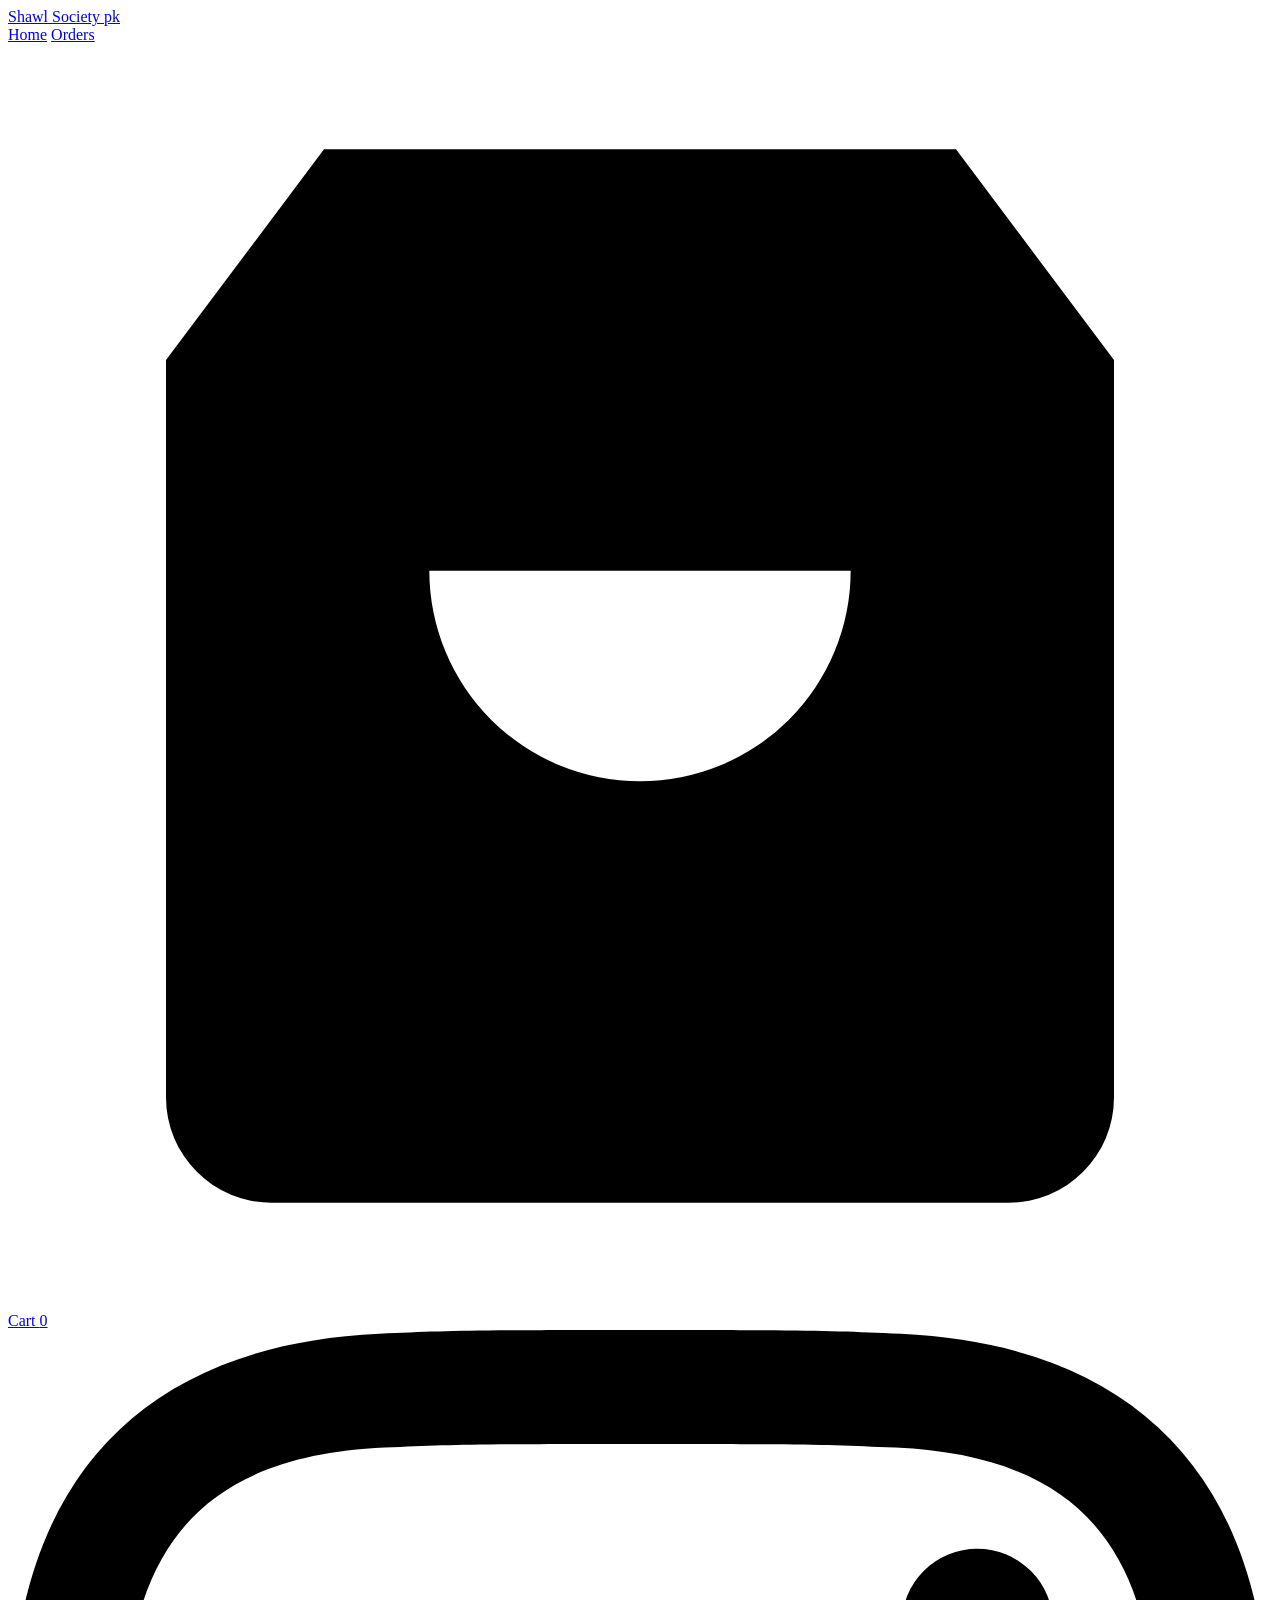
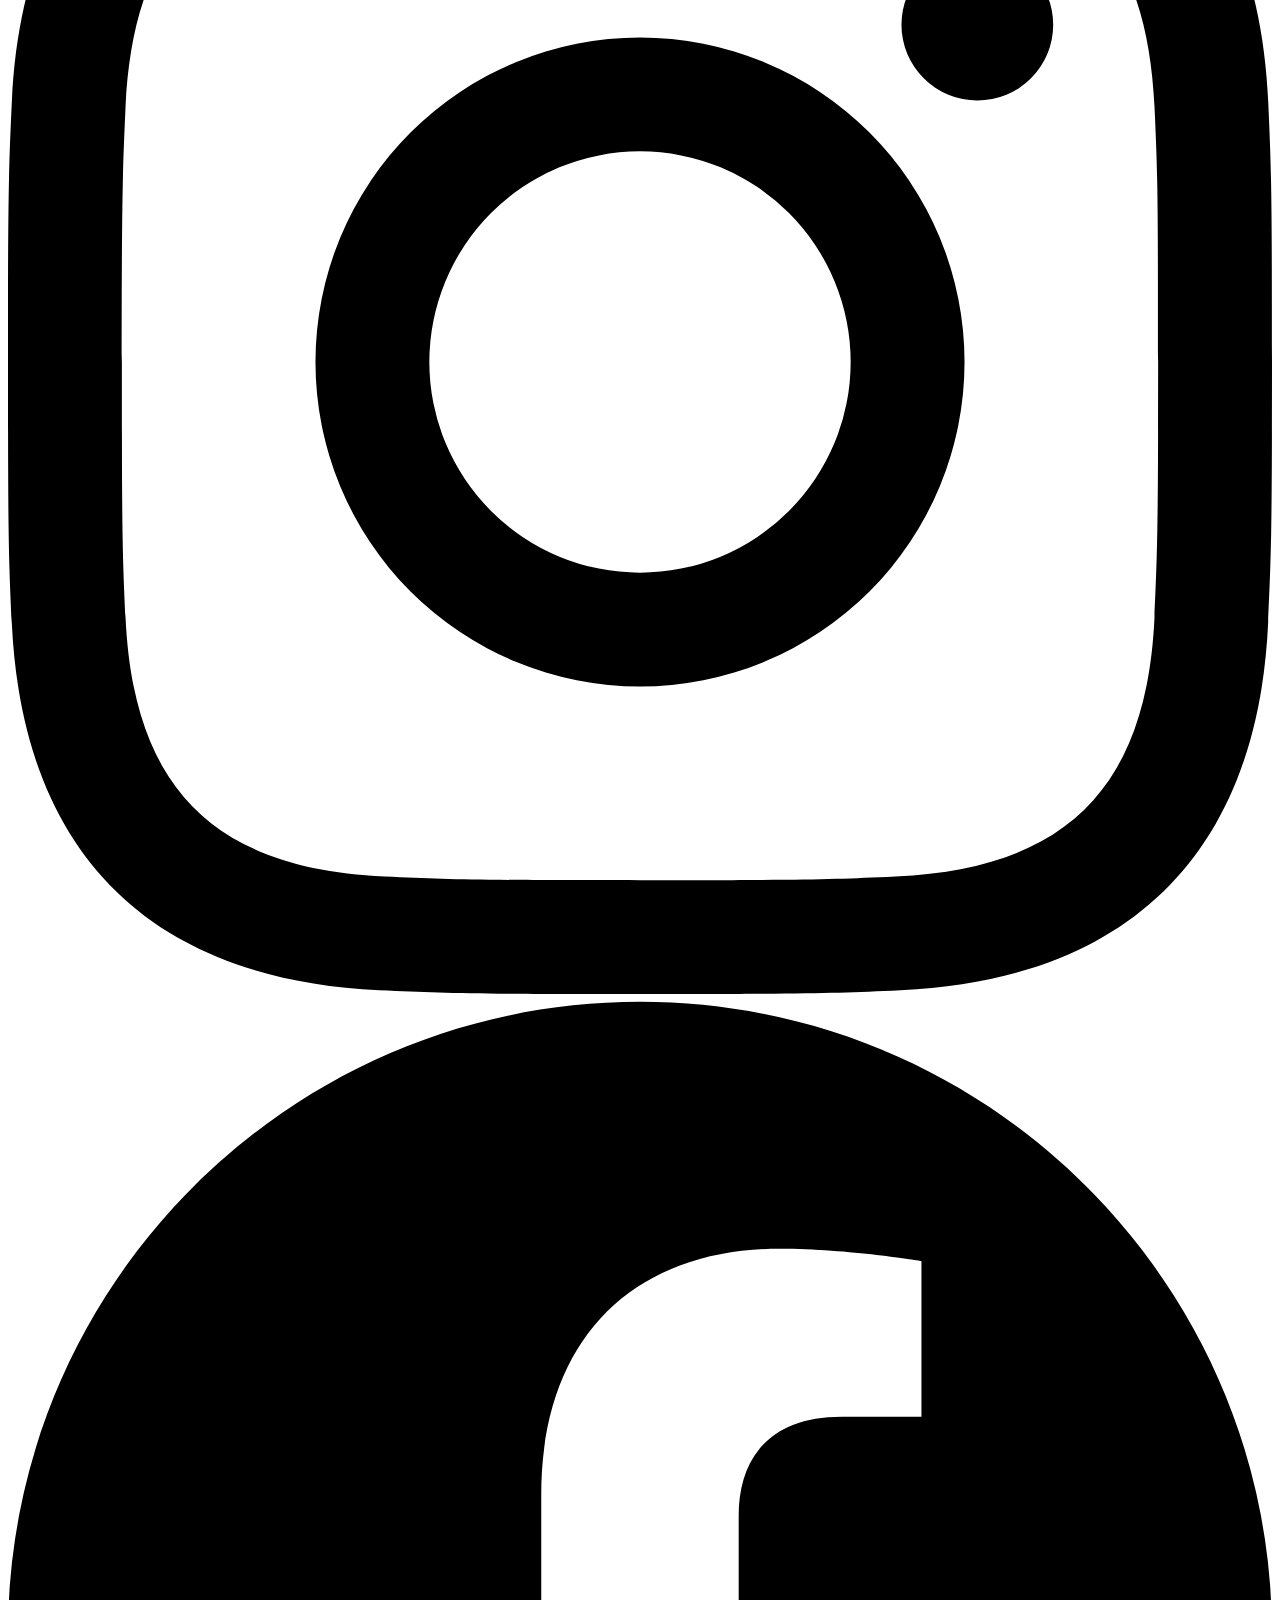
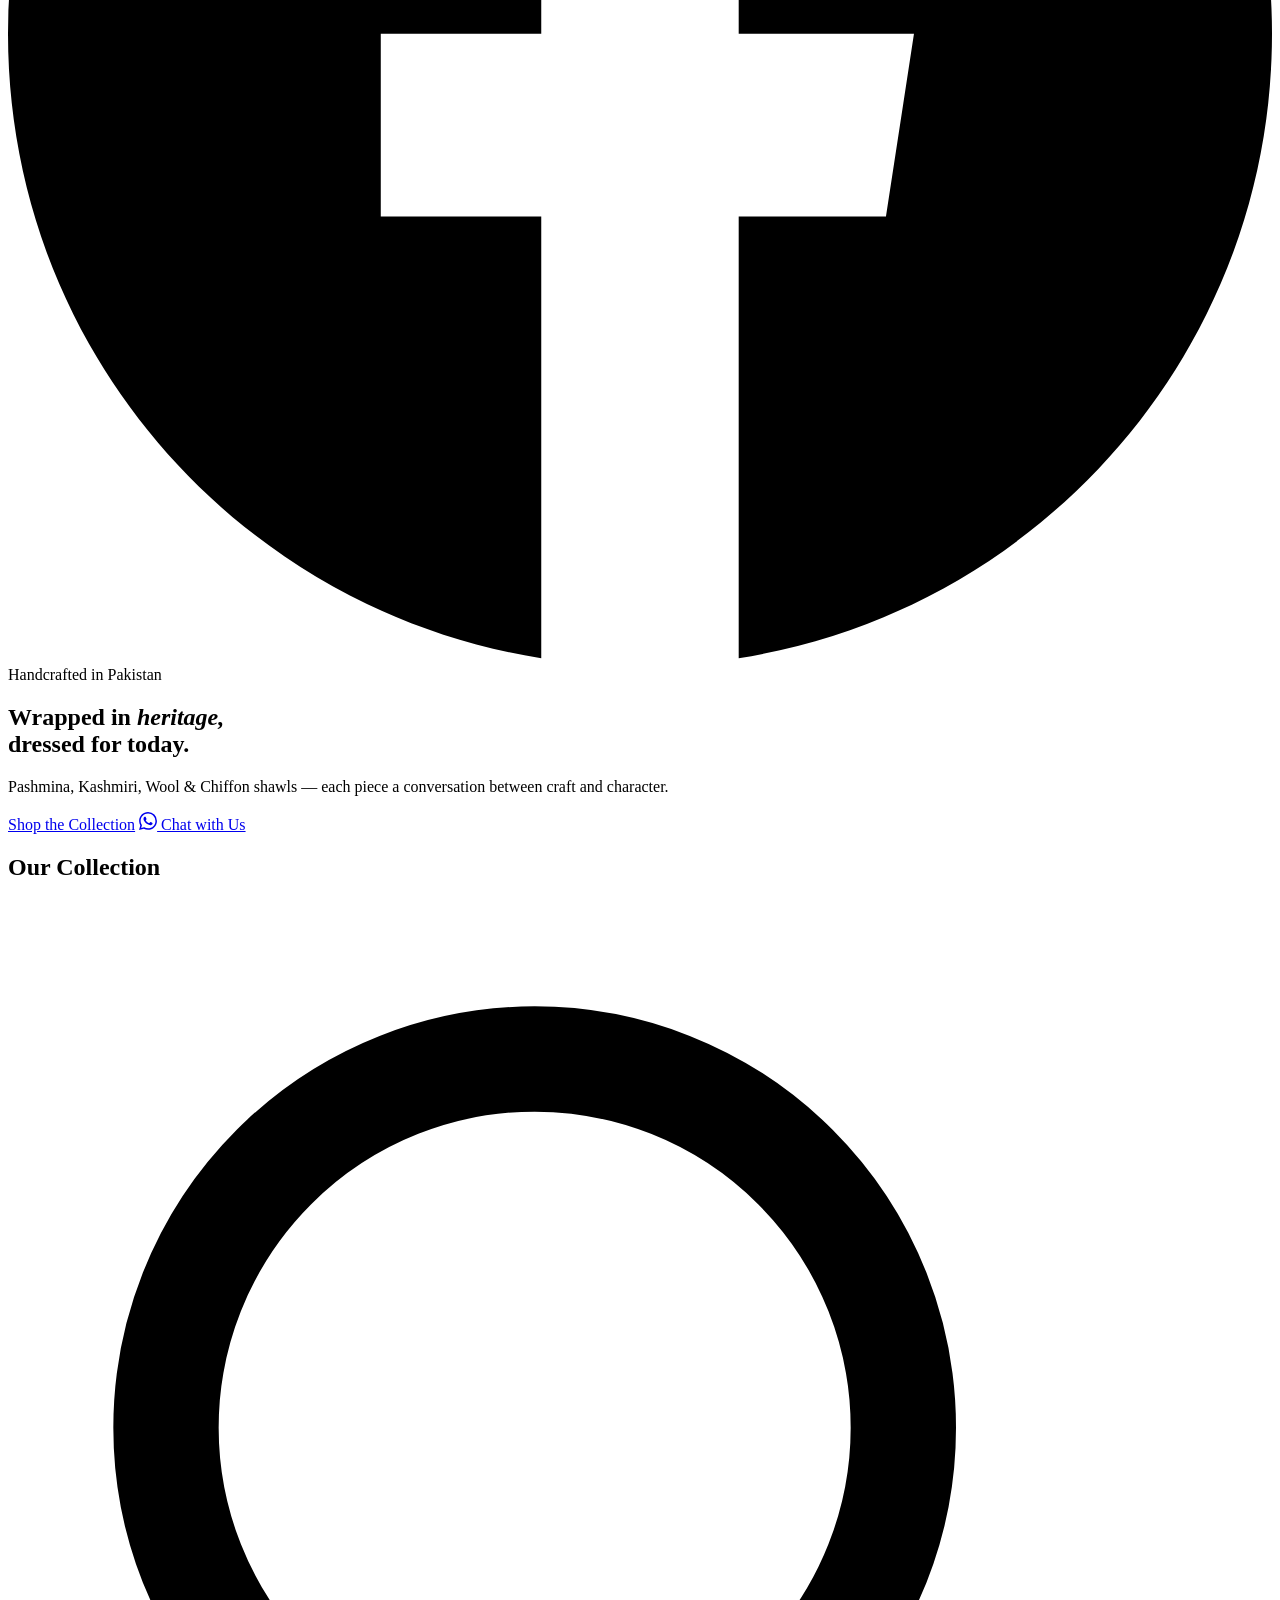
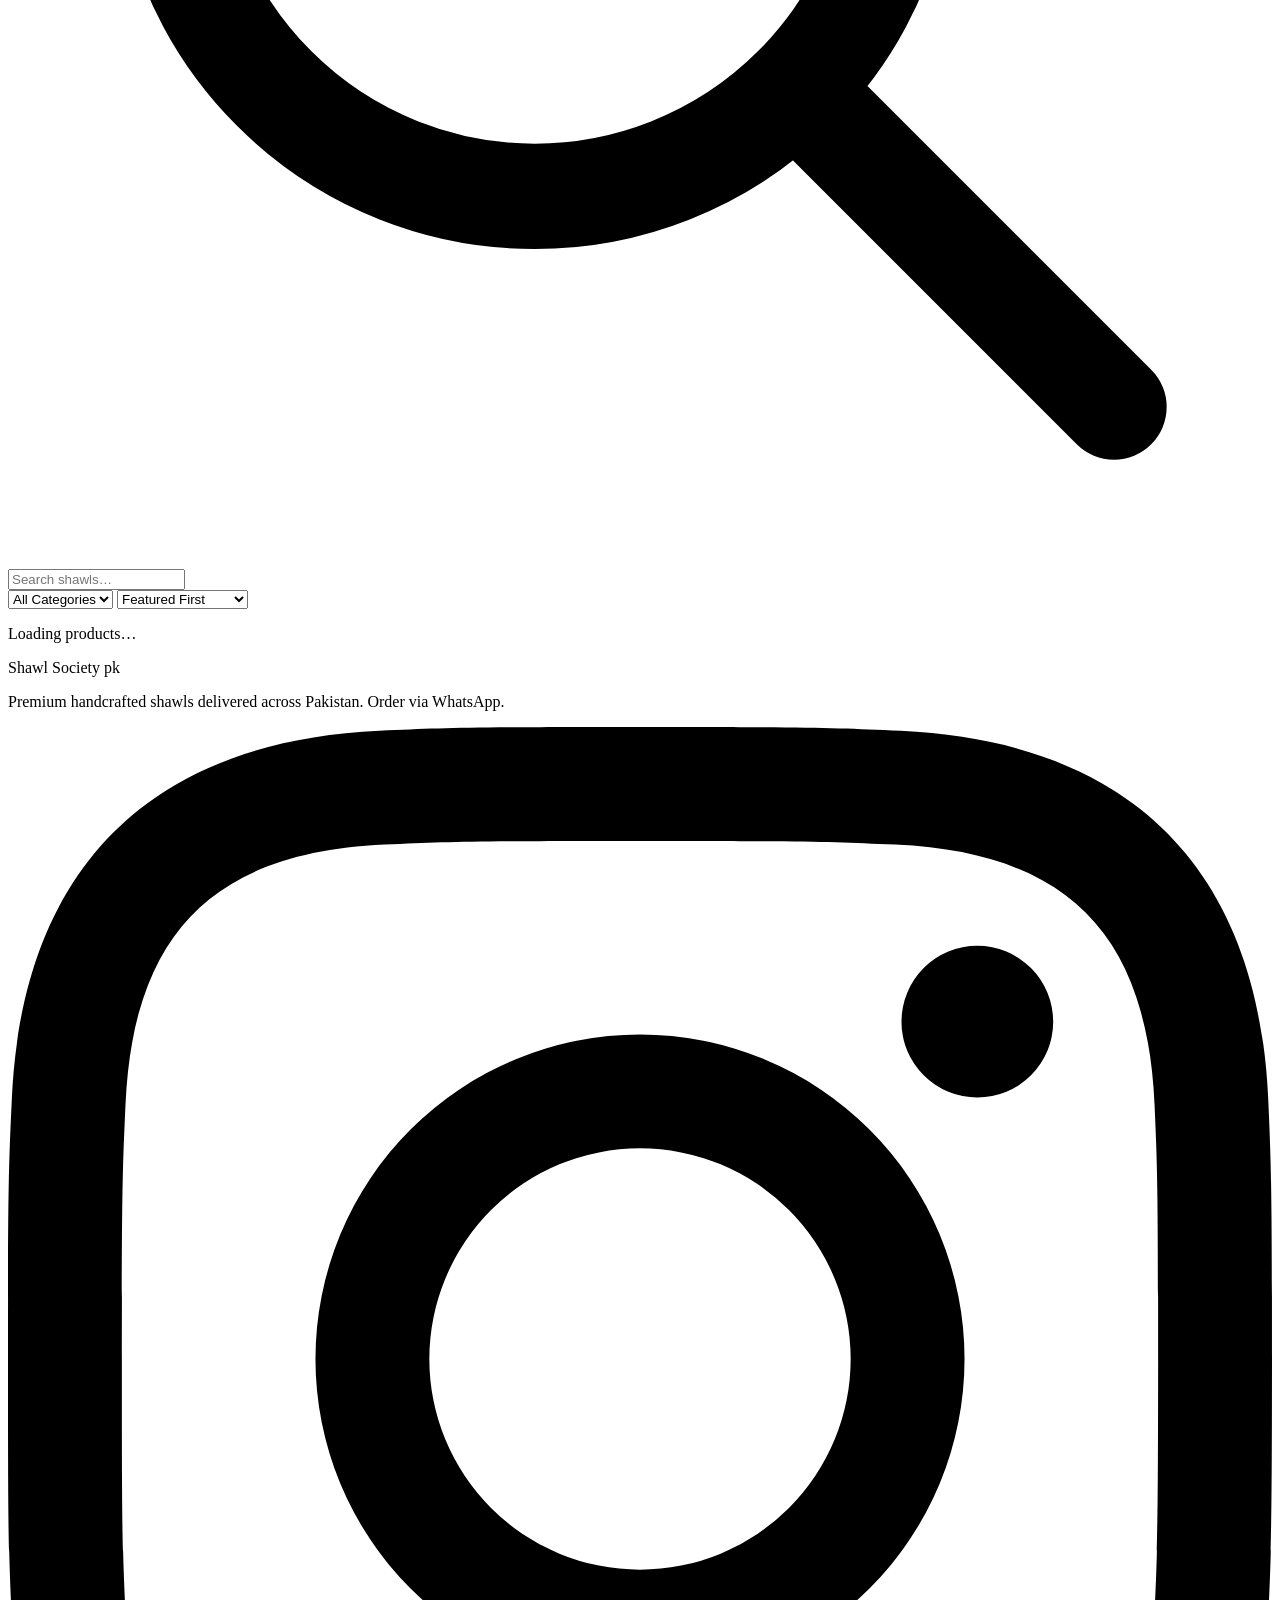
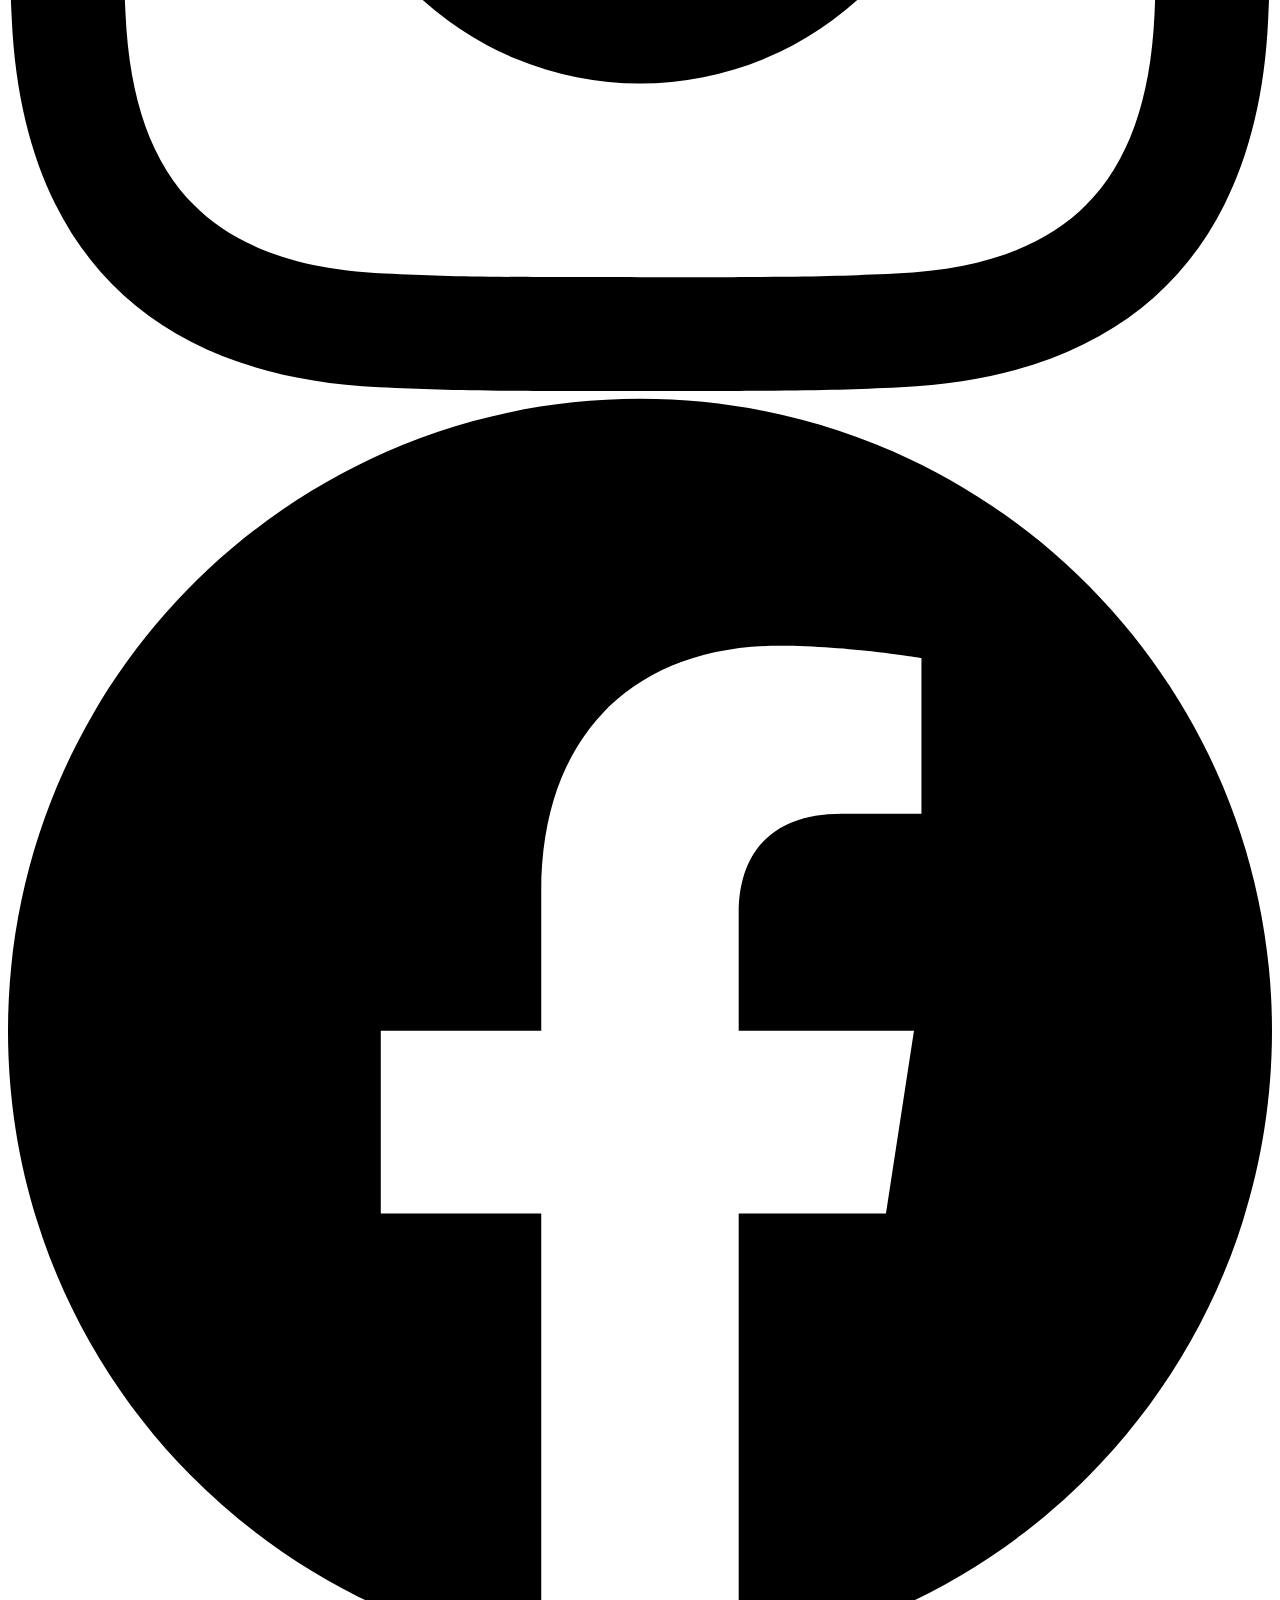
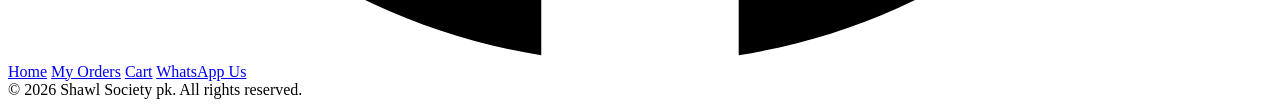
==== index.html @ 6361838e "Create index.html" ====
<!DOCTYPE html>
<html lang="en">
<head>
  <meta charset="UTF-8">
  <meta name="viewport" content="width=device-width, initial-scale=1.0">
  <title>Shawl Society pk — Handcrafted Shawls from Pakistan</title>
  <meta name="description" content="Shop premium handcrafted shawls — Pashmina, Kashmiri, Wool, Chiffon and more. Order on WhatsApp.">
  <link rel="preconnect" href="https://fonts.googleapis.com">
  <link rel="preconnect" href="https://fonts.gstatic.com" crossorigin>
  <link href="https://fonts.googleapis.com/css2?family=Cormorant+Garamond:ital,wght@0,300;0,400;0,600;0,700;1,300;1,400&family=Lato:wght@300;400;700&display=swap" rel="stylesheet">
  <link rel="stylesheet" href="css/styles.css">
</head>
<body>

  <!-- ── HEADER ─────────────────────────────────────────── -->
  <header class="site-header">
    <div class="header-inner">
      <a href="index.html" class="logo">Shawl <span>Society</span> pk</a>

      <nav class="site-nav">
        <a href="index.html"   class="nav-link nav-link--active">Home</a>
        <a href="orders.html"  class="nav-link">Orders</a>
        <a href="cart.html"    class="nav-cart" aria-label="Cart">
          <!-- Cart icon -->
          <svg viewBox="0 0 24 24" aria-hidden="true">
            <path d="M6 2L3 6v14a2 2 0 002 2h14a2 2 0 002-2V6l-3-4zM3 6h18M16 10a4 4 0 01-8 0"/>
          </svg>
          Cart
          <span class="cart-badge" aria-live="polite">0</span>
        </a>
      </nav>

      <div class="header-social">
        <a href="https://www.instagram.com/shawlsocietypk?igsh=MW5qdGtkcGVkMWNweA==" target="_blank" rel="noopener" class="social-icon" aria-label="Instagram">
          <svg viewBox="0 0 24 24"><path d="M12 2.163c3.204 0 3.584.012 4.85.07 3.252.148 4.771 1.691 4.919 4.919.058 1.265.069 1.645.069 4.849 0 3.205-.012 3.584-.069 4.849-.149 3.225-1.664 4.771-4.919 4.919-1.266.058-1.644.07-4.85.07-3.204 0-3.584-.012-4.849-.07-3.26-.149-4.771-1.699-4.919-4.92-.058-1.265-.07-1.644-.07-4.849 0-3.204.013-3.583.07-4.849.149-3.227 1.664-4.771 4.919-4.919 1.266-.057 1.645-.069 4.849-.069zM12 0C8.741 0 8.333.014 7.053.072 2.695.272.273 2.69.073 7.052.014 8.333 0 8.741 0 12c0 3.259.014 3.668.072 4.948.2 4.358 2.618 6.78 6.98 6.98C8.333 23.986 8.741 24 12 24c3.259 0 3.668-.014 4.948-.072 4.354-.2 6.782-2.618 6.979-6.98.059-1.28.073-1.689.073-4.948 0-3.259-.014-3.667-.072-4.947-.196-4.354-2.617-6.78-6.979-6.98C15.668.014 15.259 0 12 0zm0 5.838a6.162 6.162 0 100 12.324 6.162 6.162 0 000-12.324zM12 16a4 4 0 110-8 4 4 0 010 8zm6.406-11.845a1.44 1.44 0 100 2.881 1.44 1.44 0 000-2.881z"/></svg>
        </a>
        <a href="https://www.facebook.com/profile.php?id=61590599406259&mibextid=ZbWKwL" target="_blank" rel="noopener" class="social-icon" aria-label="Facebook">
          <svg viewBox="0 0 24 24"><path d="M24 12.073c0-6.627-5.373-12-12-12s-12 5.373-12 12c0 5.99 4.388 10.954 10.125 11.854v-8.385H7.078v-3.47h3.047V9.43c0-3.007 1.792-4.669 4.533-4.669 1.312 0 2.686.235 2.686.235v2.953H15.83c-1.491 0-1.956.925-1.956 1.874v2.25h3.328l-.532 3.47h-2.796v8.385C19.612 23.027 24 18.062 24 12.073z"/></svg>
        </a>
      </div>
    </div>
  </header>

  <!-- ── HERO ───────────────────────────────────────────── -->
  <section class="hero">
    <div class="container">
      <span class="hero-eyebrow">Handcrafted in Pakistan</span>
      <h1>Wrapped in <em>heritage,</em><br>dressed for today.</h1>
      <p class="hero-sub">
        Pashmina, Kashmiri, Wool & Chiffon shawls — each piece
        a conversation between craft and character.
      </p>
      <div class="hero-cta">
        <a href="#catalog" class="btn btn--primary">Shop the Collection</a>
        <a href="https://wa.me/923432111101" target="_blank" rel="noopener" class="btn btn--ghost">
          <!-- WhatsApp icon -->
          <svg style="width:18px;height:18px;fill:currentColor" viewBox="0 0 24 24"><path d="M17.472 14.382c-.297-.149-1.758-.867-2.03-.967-.273-.099-.471-.148-.67.15-.197.297-.767.966-.94 1.164-.173.199-.347.223-.644.075-.297-.15-1.255-.463-2.39-1.475-.883-.788-1.48-1.761-1.653-2.059-.173-.297-.018-.458.13-.606.134-.133.298-.347.446-.52.149-.174.198-.298.298-.497.099-.198.05-.371-.025-.52-.075-.149-.669-1.612-.916-2.207-.242-.579-.487-.5-.669-.51-.173-.008-.371-.01-.57-.01-.198 0-.52.074-.792.372-.272.297-1.04 1.016-1.04 2.479 0 1.462 1.065 2.875 1.213 3.074.149.198 2.096 3.2 5.077 4.487.709.306 1.262.489 1.694.625.712.227 1.36.195 1.871.118.571-.085 1.758-.719 2.006-1.413.248-.694.248-1.289.173-1.413-.074-.124-.272-.198-.57-.347m-5.421 7.403h-.004a9.87 9.87 0 01-5.031-1.378l-.361-.214-3.741.982.998-3.648-.235-.374a9.86 9.86 0 01-1.51-5.26c.001-5.45 4.436-9.884 9.888-9.884 2.64 0 5.122 1.03 6.988 2.898a9.825 9.825 0 012.893 6.994c-.003 5.45-4.437 9.884-9.885 9.884m8.413-18.297A11.815 11.815 0 0012.05 0C5.495 0 .16 5.335.157 11.892c0 2.096.547 4.142 1.588 5.945L.057 24l6.305-1.654a11.882 11.882 0 005.683 1.448h.005c6.554 0 11.89-5.335 11.893-11.893a11.821 11.821 0 00-3.48-8.413z"/></svg>
          Chat with Us
        </a>
      </div>
    </div>
  </section>

  <!-- ── CATALOG ─────────────────────────────────────────── -->
  <main id="catalog" class="page-section">
    <div class="container">
      <h2 class="section-title">Our <span>Collection</span></h2>

      <!-- Controls -->
      <div class="catalog-controls">
        <div class="search-wrap">
          <svg viewBox="0 0 24 24" aria-hidden="true"><path d="M21 21l-6-6m2-5a7 7 0 11-14 0 7 7 0 0114 0z" stroke="currentColor" stroke-width="2" fill="none" stroke-linecap="round"/></svg>
          <input
            type="search"
            id="search-input"
            class="search-input"
            placeholder="Search shawls…"
            aria-label="Search products"
          >
        </div>

        <select id="filter-category" class="select-control" aria-label="Filter by category">
          <option value="">All Categories</option>
        </select>

        <select id="sort-select" class="select-control" aria-label="Sort products">
          <option value="featured">Featured First</option>
          <option value="price-asc">Price: Low to High</option>
          <option value="price-desc">Price: High to Low</option>
        </select>

        <span id="results-count" class="results-count" aria-live="polite"></span>
      </div>

      <!-- Grid -->
      <div id="product-grid" class="product-grid" aria-live="polite">
        <p class="no-results">Loading products…</p>
      </div>
    </div>
  </main>

  <!-- ── FOOTER ──────────────────────────────────────────── -->
  <footer class="site-footer">
    <div class="footer-inner">
      <div class="footer-brand">
        <div class="logo">Shawl <span>Society</span> pk</div>
        <p>Premium handcrafted shawls delivered across Pakistan. Order via WhatsApp.</p>
        <div class="footer-social">
          <a href="https://www.instagram.com/shawlsocietypk?igsh=MW5qdGtkcGVkMWNweA==" target="_blank" rel="noopener" aria-label="Instagram">
            <svg viewBox="0 0 24 24"><path d="M12 2.163c3.204 0 3.584.012 4.85.07 3.252.148 4.771 1.691 4.919 4.919.058 1.265.069 1.645.069 4.849 0 3.205-.012 3.584-.069 4.849-.149 3.225-1.664 4.771-4.919 4.919-1.266.058-1.644.07-4.85.07-3.204 0-3.584-.012-4.849-.07-3.26-.149-4.771-1.699-4.919-4.92-.058-1.265-.07-1.644-.07-4.849 0-3.204.013-3.583.07-4.849.149-3.227 1.664-4.771 4.919-4.919 1.266-.057 1.645-.069 4.849-.069zM12 0C8.741 0 8.333.014 7.053.072 2.695.272.273 2.69.073 7.052.014 8.333 0 8.741 0 12c0 3.259.014 3.668.072 4.948.2 4.358 2.618 6.78 6.98 6.98C8.333 23.986 8.741 24 12 24c3.259 0 3.668-.014 4.948-.072 4.354-.2 6.782-2.618 6.979-6.98.059-1.28.073-1.689.073-4.948 0-3.259-.014-3.667-.072-4.947-.196-4.354-2.617-6.78-6.979-6.98C15.668.014 15.259 0 12 0zm0 5.838a6.162 6.162 0 100 12.324 6.162 6.162 0 000-12.324zM12 16a4 4 0 110-8 4 4 0 010 8zm6.406-11.845a1.44 1.44 0 100 2.881 1.44 1.44 0 000-2.881z"/></svg>
          </a>
          <a href="https://www.facebook.com/profile.php?id=61590599406259&mibextid=ZbWKwL" target="_blank" rel="noopener" aria-label="Facebook">
            <svg viewBox="0 0 24 24"><path d="M24 12.073c0-6.627-5.373-12-12-12s-12 5.373-12 12c0 5.99 4.388 10.954 10.125 11.854v-8.385H7.078v-3.47h3.047V9.43c0-3.007 1.792-4.669 4.533-4.669 1.312 0 2.686.235 2.686.235v2.953H15.83c-1.491 0-1.956.925-1.956 1.874v2.25h3.328l-.532 3.47h-2.796v8.385C19.612 23.027 24 18.062 24 12.073z"/></svg>
          </a>
        </div>
      </div>
      <div>
        <div class="footer-links">
          <a href="index.html">Home</a>
          <a href="orders.html">My Orders</a>
          <a href="cart.html">Cart</a>
          <a href="https://wa.me/923432111101" target="_blank" rel="noopener">WhatsApp Us</a>
        </div>
      </div>
    </div>
    <div class="footer-bottom">
      &copy; <script>document.write(new Date().getFullYear())</script> Shawl Society pk. All rights reserved.
    </div>
  </footer>

  <!-- Scripts — config first, then utils, then page logic -->
  <script src="js/config.js"></script>
  <script src="js/utils.js"></script>
  <script src="js/products.js"></script>
</body>
</html>
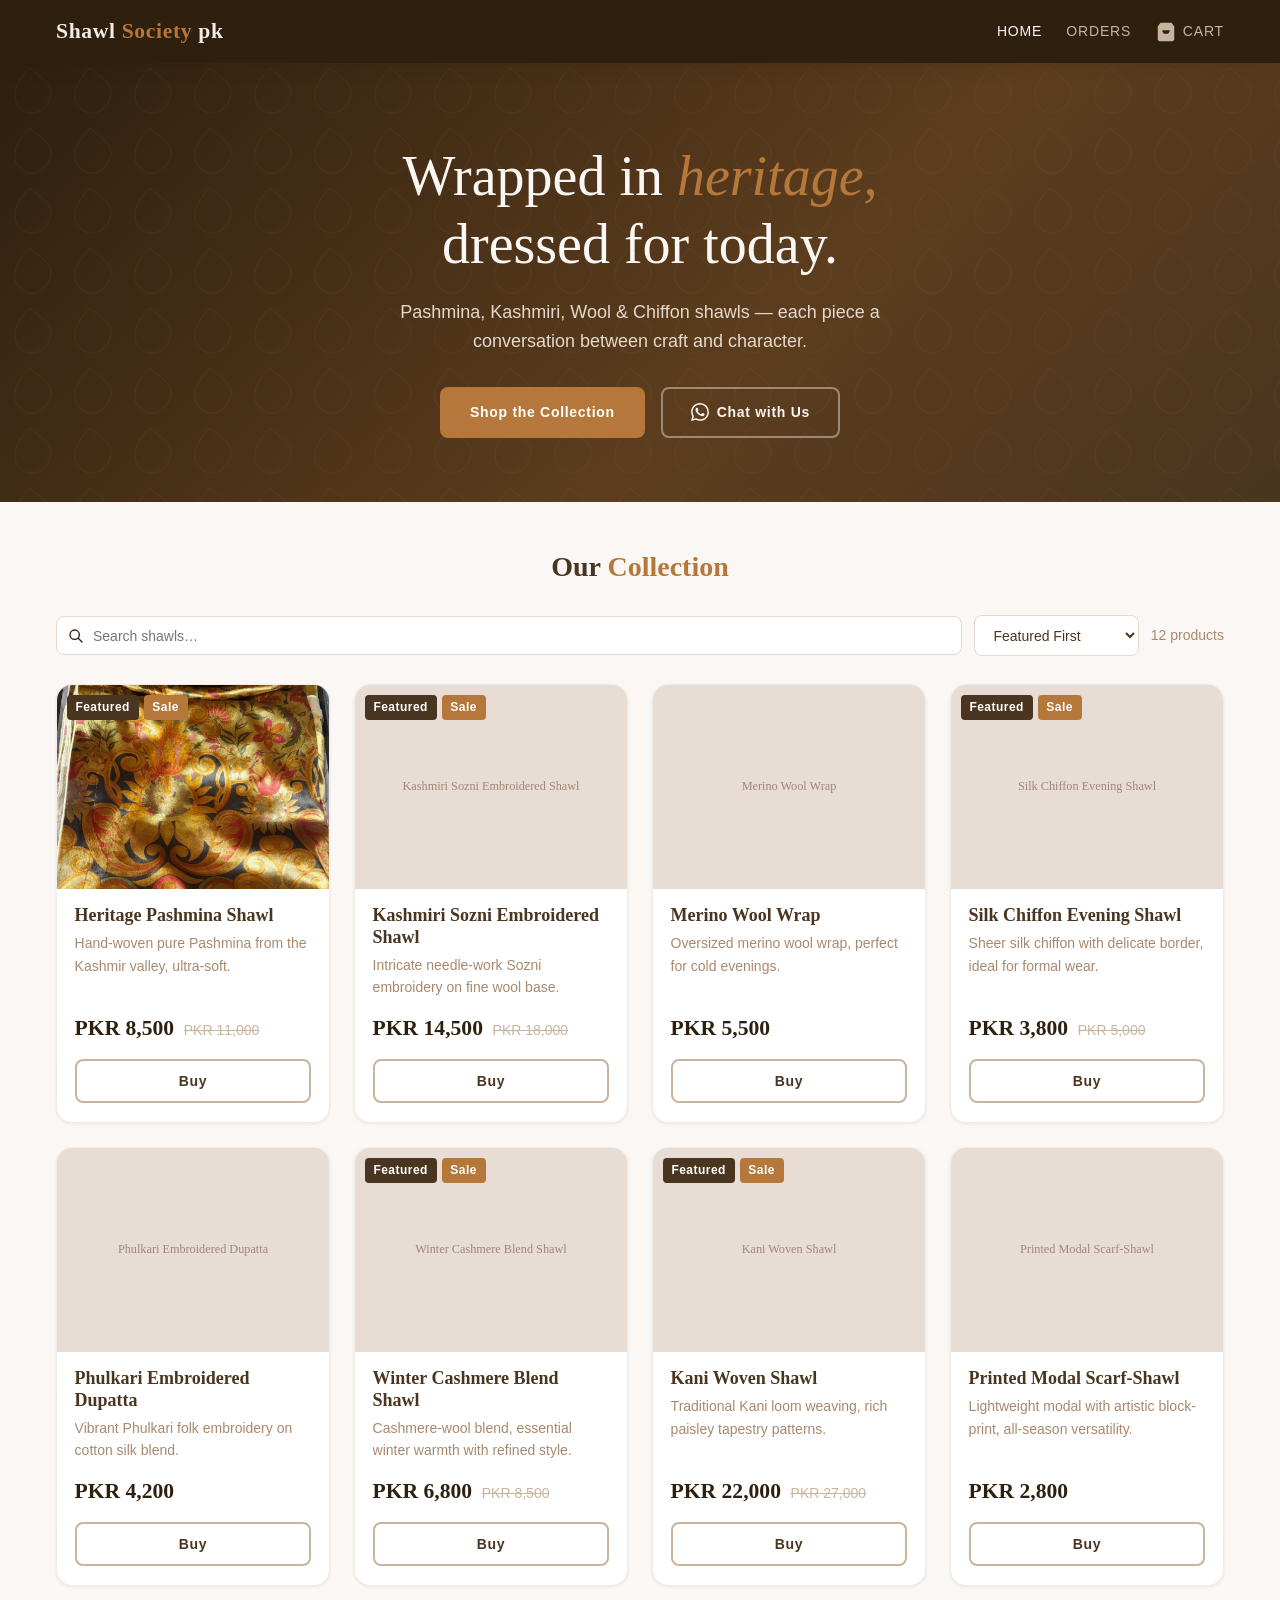
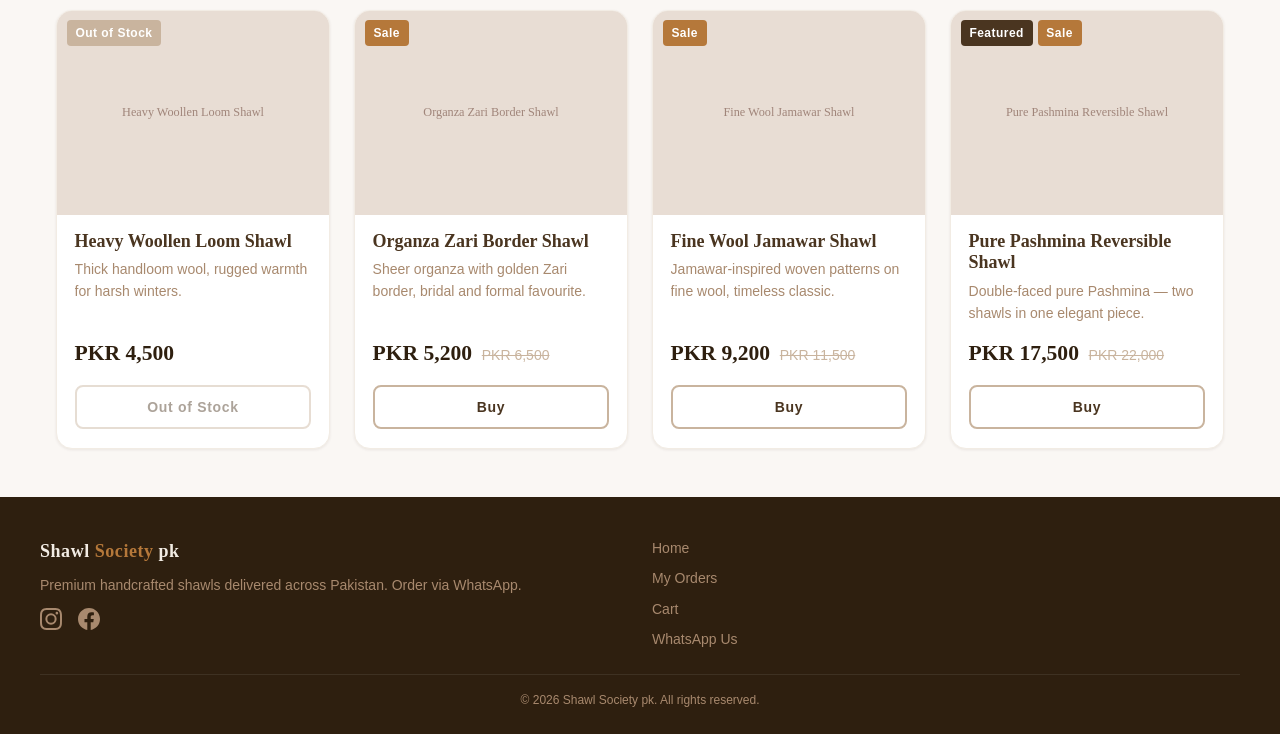
==== commit c0c6b0f5: "Create index.html" ====
--- a/index.html
+++ b/index.html
@@ -16,12 +16,10 @@
   <header class="site-header">
     <div class="header-inner">
       <a href="index.html" class="logo">Shawl <span>Society</span> pk</a>
-
       <nav class="site-nav">
-        <a href="index.html"   class="nav-link nav-link--active">Home</a>
-        <a href="orders.html"  class="nav-link">Orders</a>
-        <a href="cart.html"    class="nav-cart" aria-label="Cart">
-          <!-- Cart icon -->
+        <a href="index.html"  class="nav-link nav-link--active">Home</a>
+        <a href="orders.html" class="nav-link">Orders</a>
+        <a href="cart.html"   class="nav-cart" aria-label="Cart">
           <svg viewBox="0 0 24 24" aria-hidden="true">
             <path d="M6 2L3 6v14a2 2 0 002 2h14a2 2 0 002-2V6l-3-4zM3 6h18M16 10a4 4 0 01-8 0"/>
           </svg>
@@ -29,22 +27,12 @@
           <span class="cart-badge" aria-live="polite">0</span>
         </a>
       </nav>
-
-      <div class="header-social">
-        <a href="https://www.instagram.com/shawlsocietypk?igsh=MW5qdGtkcGVkMWNweA==" target="_blank" rel="noopener" class="social-icon" aria-label="Instagram">
-          <svg viewBox="0 0 24 24"><path d="M12 2.163c3.204 0 3.584.012 4.85.07 3.252.148 4.771 1.691 4.919 4.919.058 1.265.069 1.645.069 4.849 0 3.205-.012 3.584-.069 4.849-.149 3.225-1.664 4.771-4.919 4.919-1.266.058-1.644.07-4.85.07-3.204 0-3.584-.012-4.849-.07-3.26-.149-4.771-1.699-4.919-4.92-.058-1.265-.07-1.644-.07-4.849 0-3.204.013-3.583.07-4.849.149-3.227 1.664-4.771 4.919-4.919 1.266-.057 1.645-.069 4.849-.069zM12 0C8.741 0 8.333.014 7.053.072 2.695.272.273 2.69.073 7.052.014 8.333 0 8.741 0 12c0 3.259.014 3.668.072 4.948.2 4.358 2.618 6.78 6.98 6.98C8.333 23.986 8.741 24 12 24c3.259 0 3.668-.014 4.948-.072 4.354-.2 6.782-2.618 6.979-6.98.059-1.28.073-1.689.073-4.948 0-3.259-.014-3.667-.072-4.947-.196-4.354-2.617-6.78-6.979-6.98C15.668.014 15.259 0 12 0zm0 5.838a6.162 6.162 0 100 12.324 6.162 6.162 0 000-12.324zM12 16a4 4 0 110-8 4 4 0 010 8zm6.406-11.845a1.44 1.44 0 100 2.881 1.44 1.44 0 000-2.881z"/></svg>
-        </a>
-        <a href="https://www.facebook.com/profile.php?id=61590599406259&mibextid=ZbWKwL" target="_blank" rel="noopener" class="social-icon" aria-label="Facebook">
-          <svg viewBox="0 0 24 24"><path d="M24 12.073c0-6.627-5.373-12-12-12s-12 5.373-12 12c0 5.99 4.388 10.954 10.125 11.854v-8.385H7.078v-3.47h3.047V9.43c0-3.007 1.792-4.669 4.533-4.669 1.312 0 2.686.235 2.686.235v2.953H15.83c-1.491 0-1.956.925-1.956 1.874v2.25h3.328l-.532 3.47h-2.796v8.385C19.612 23.027 24 18.062 24 12.073z"/></svg>
-        </a>
-      </div>
     </div>
   </header>
 
   <!-- ── HERO ───────────────────────────────────────────── -->
   <section class="hero">
     <div class="container">
-      <span class="hero-eyebrow">Handcrafted in Pakistan</span>
       <h1>Wrapped in <em>heritage,</em><br>dressed for today.</h1>
       <p class="hero-sub">
         Pashmina, Kashmiri, Wool & Chiffon shawls — each piece
@@ -53,7 +41,6 @@
       <div class="hero-cta">
         <a href="#catalog" class="btn btn--primary">Shop the Collection</a>
         <a href="https://wa.me/923432111101" target="_blank" rel="noopener" class="btn btn--ghost">
-          <!-- WhatsApp icon -->
           <svg style="width:18px;height:18px;fill:currentColor" viewBox="0 0 24 24"><path d="M17.472 14.382c-.297-.149-1.758-.867-2.03-.967-.273-.099-.471-.148-.67.15-.197.297-.767.966-.94 1.164-.173.199-.347.223-.644.075-.297-.15-1.255-.463-2.39-1.475-.883-.788-1.48-1.761-1.653-2.059-.173-.297-.018-.458.13-.606.134-.133.298-.347.446-.52.149-.174.198-.298.298-.497.099-.198.05-.371-.025-.52-.075-.149-.669-1.612-.916-2.207-.242-.579-.487-.5-.669-.51-.173-.008-.371-.01-.57-.01-.198 0-.52.074-.792.372-.272.297-1.04 1.016-1.04 2.479 0 1.462 1.065 2.875 1.213 3.074.149.198 2.096 3.2 5.077 4.487.709.306 1.262.489 1.694.625.712.227 1.36.195 1.871.118.571-.085 1.758-.719 2.006-1.413.248-.694.248-1.289.173-1.413-.074-.124-.272-.198-.57-.347m-5.421 7.403h-.004a9.87 9.87 0 01-5.031-1.378l-.361-.214-3.741.982.998-3.648-.235-.374a9.86 9.86 0 01-1.51-5.26c.001-5.45 4.436-9.884 9.888-9.884 2.64 0 5.122 1.03 6.988 2.898a9.825 9.825 0 012.893 6.994c-.003 5.45-4.437 9.884-9.885 9.884m8.413-18.297A11.815 11.815 0 0012.05 0C5.495 0 .16 5.335.157 11.892c0 2.096.547 4.142 1.588 5.945L.057 24l6.305-1.654a11.882 11.882 0 005.683 1.448h.005c6.554 0 11.89-5.335 11.893-11.893a11.821 11.821 0 00-3.48-8.413z"/></svg>
           Chat with Us
         </a>
@@ -78,10 +65,6 @@
             aria-label="Search products"
           >
         </div>
-
-        <select id="filter-category" class="select-control" aria-label="Filter by category">
-          <option value="">All Categories</option>
-        </select>
 
         <select id="sort-select" class="select-control" aria-label="Sort products">
           <option value="featured">Featured First</option>
@@ -128,7 +111,6 @@
     </div>
   </footer>
 
-  <!-- Scripts — config first, then utils, then page logic -->
   <script src="js/config.js"></script>
   <script src="js/utils.js"></script>
   <script src="js/products.js"></script>
--- a/css/styles.css
+++ b/css/styles.css
@@ -0,0 +1,847 @@
+/* =========================================================
+   css/styles.css  —  Shawl Society pk
+   Design tokens: warm stone palette, Cormorant display type,
+   clean grid layouts, mobile-first.
+   ========================================================= */
+
+/* ── 1. Tokens ─────────────────────────────────────────── */
+:root {
+  --clr-stone-50:   #faf7f4;
+  --clr-stone-100:  #f2ece4;
+  --clr-stone-200:  #e5d9cc;
+  --clr-stone-300:  #c9b49e;
+  --clr-stone-400:  #a8896e;
+  --clr-stone-600:  #7a5c3e;
+  --clr-stone-800:  #4a3520;
+  --clr-stone-900:  #2e1f0f;
+
+  --clr-accent:     #b5783a;   /* warm amber */
+  --clr-accent-dk:  #8f5c24;
+  --clr-error:      #c0392b;
+  --clr-success:    #2e7d32;
+  --clr-info:       #1565c0;
+
+  --ff-display: "Cormorant Garamond", "Georgia", serif;
+  --ff-body:    "Lato", "Helvetica Neue", sans-serif;
+
+  --fs-xs:   0.75rem;
+  --fs-sm:   0.875rem;
+  --fs-base: 1rem;
+  --fs-lg:   1.125rem;
+  --fs-xl:   1.35rem;
+  --fs-2xl:  1.75rem;
+  --fs-3xl:  2.5rem;
+  --fs-4xl:  3.5rem;
+
+  --radius-sm:  4px;
+  --radius:     8px;
+  --radius-lg:  16px;
+
+  --shadow-sm: 0 1px 3px rgba(46,31,15,.08);
+  --shadow:    0 4px 16px rgba(46,31,15,.12);
+  --shadow-lg: 0 8px 32px rgba(46,31,15,.16);
+
+  --max-w: 1200px;
+  --gap:   1.5rem;
+}
+
+/* ── 2. Reset ───────────────────────────────────────────── */
+*, *::before, *::after { box-sizing: border-box; margin: 0; padding: 0; }
+html { scroll-behavior: smooth; }
+body {
+  font-family: var(--ff-body);
+  font-size: var(--fs-base);
+  background: var(--clr-stone-50);
+  color: var(--clr-stone-900);
+  line-height: 1.6;
+  min-height: 100vh;
+  display: flex;
+  flex-direction: column;
+}
+img { display: block; max-width: 100%; }
+a { color: inherit; text-decoration: none; }
+button { cursor: pointer; font-family: inherit; }
+ul { list-style: none; }
+
+/* ── 3. Typography ─────────────────────────────────────── */
+h1, h2, h3, h4 {
+  font-family: var(--ff-display);
+  font-weight: 600;
+  line-height: 1.2;
+  color: var(--clr-stone-800);
+}
+h1 { font-size: clamp(var(--fs-3xl), 5vw, var(--fs-4xl)); }
+h2 { font-size: clamp(var(--fs-2xl), 3.5vw, var(--fs-3xl)); }
+h3 { font-size: var(--fs-xl); }
+p  { color: var(--clr-stone-600); }
+
+/* ── 4. Layout helpers ─────────────────────────────────── */
+.container {
+  width: 100%;
+  max-width: var(--max-w);
+  margin: 0 auto;
+  padding: 0 1rem;
+}
+.page-section { padding: 3rem 0; }
+
+/* ── 5. Header / Nav ────────────────────────────────────── */
+.site-header {
+  position: sticky;
+  top: 0;
+  z-index: 100;
+  background: var(--clr-stone-900);
+  color: var(--clr-stone-50);
+  box-shadow: var(--shadow);
+}
+.header-inner {
+  display: flex;
+  align-items: center;
+  justify-content: space-between;
+  gap: 1rem;
+  padding: .9rem 1rem;
+  max-width: var(--max-w);
+  margin: 0 auto;
+}
+.logo {
+  font-family: var(--ff-display);
+  font-size: var(--fs-xl);
+  font-weight: 700;
+  letter-spacing: .03em;
+  color: var(--clr-stone-100);
+  white-space: nowrap;
+}
+.logo span { color: var(--clr-accent); }
+.site-nav { display: flex; align-items: center; gap: 1.5rem; }
+.nav-link {
+  font-size: var(--fs-sm);
+  letter-spacing: .06em;
+  text-transform: uppercase;
+  color: var(--clr-stone-300);
+  transition: color .2s;
+}
+.nav-link:hover, .nav-link--active { color: var(--clr-stone-50); }
+.nav-cart {
+  position: relative;
+  display: flex;
+  align-items: center;
+  gap: .35rem;
+  color: var(--clr-stone-300);
+  font-size: var(--fs-sm);
+  letter-spacing: .06em;
+  text-transform: uppercase;
+  transition: color .2s;
+}
+.nav-cart:hover { color: var(--clr-stone-50); }
+.nav-cart svg { width: 22px; height: 22px; fill: currentColor; }
+.cart-badge {
+  position: absolute;
+  top: -8px;
+  right: -10px;
+  background: var(--clr-accent);
+  color: #fff;
+  font-size: 11px;
+  font-weight: 700;
+  border-radius: 50%;
+  width: 18px;
+  height: 18px;
+  display: none;
+  align-items: center;
+  justify-content: center;
+  line-height: 1;
+}
+.header-social { display: flex; gap: .75rem; }
+.social-icon {
+  display: flex;
+  align-items: center;
+  color: var(--clr-stone-300);
+  transition: color .2s;
+}
+.social-icon:hover { color: var(--clr-accent); }
+.social-icon svg { width: 20px; height: 20px; fill: currentColor; }
+
+/* ── 6. Hero ────────────────────────────────────────────── */
+.hero {
+  background: linear-gradient(135deg, var(--clr-stone-900) 0%, #5c3d1e 60%, var(--clr-stone-800) 100%);
+  color: var(--clr-stone-50);
+  padding: 5rem 1rem 4rem;
+  text-align: center;
+  overflow: hidden;
+  position: relative;
+}
+.hero::before {
+  content: "";
+  position: absolute;
+  inset: 0;
+  background: url("data:image/svg+xml,%3Csvg xmlns='http://www.w3.org/2000/svg' width='60' height='60'%3E%3Cpath d='M30 5 C40 15 55 20 50 35 C45 50 30 55 20 45 C10 35 15 20 30 5Z' fill='none' stroke='%23b5783a' stroke-width='.5' opacity='.18'/%3E%3C/svg%3E") repeat;
+  pointer-events: none;
+}
+.hero-eyebrow {
+  display: inline-block;
+  font-size: var(--fs-xs);
+  letter-spacing: .2em;
+  text-transform: uppercase;
+  color: var(--clr-accent);
+  margin-bottom: 1rem;
+}
+.hero h1 {
+  color: var(--clr-stone-50);
+  margin-bottom: 1.25rem;
+  font-weight: 300;
+}
+.hero h1 em {
+  font-style: italic;
+  color: var(--clr-accent);
+}
+.hero-sub {
+  font-size: var(--fs-lg);
+  color: var(--clr-stone-200);
+  max-width: 560px;
+  margin: 0 auto 2rem;
+}
+.hero-cta { display: flex; gap: 1rem; justify-content: center; flex-wrap: wrap; }
+
+/* ── 7. Buttons ─────────────────────────────────────────── */
+.btn {
+  display: inline-flex;
+  align-items: center;
+  justify-content: center;
+  gap: .5rem;
+  padding: .75rem 1.75rem;
+  border-radius: var(--radius);
+  font-size: var(--fs-sm);
+  letter-spacing: .05em;
+  font-weight: 600;
+  border: 2px solid transparent;
+  transition: background .2s, color .2s, border-color .2s, transform .1s;
+  white-space: nowrap;
+}
+.btn:active { transform: scale(.97); }
+.btn--primary {
+  background: var(--clr-accent);
+  color: #fff;
+  border-color: var(--clr-accent);
+}
+.btn--primary:hover { background: var(--clr-accent-dk); border-color: var(--clr-accent-dk); }
+.btn--outline {
+  background: transparent;
+  color: var(--clr-stone-800);
+  border-color: var(--clr-stone-300);
+}
+.btn--outline:hover { border-color: var(--clr-accent); color: var(--clr-accent); }
+.btn--ghost {
+  background: transparent;
+  color: var(--clr-stone-50);
+  border-color: rgba(255,255,255,.4);
+}
+.btn--ghost:hover { background: rgba(255,255,255,.1); }
+.btn--whatsapp {
+  background: #25d366;
+  color: #fff;
+  border-color: #25d366;
+  font-size: var(--fs-base);
+  padding: .9rem 2rem;
+}
+.btn--whatsapp:hover { background: #128c7e; border-color: #128c7e; }
+.btn:disabled {
+  opacity: .45;
+  cursor: not-allowed;
+  pointer-events: none;
+}
+
+/* ── 8. Catalog controls ────────────────────────────────── */
+.catalog-controls {
+  display: flex;
+  flex-wrap: wrap;
+  gap: .75rem;
+  align-items: center;
+  margin-bottom: 1.75rem;
+}
+.search-wrap { position: relative; flex: 1 1 220px; }
+.search-wrap svg {
+  position: absolute;
+  left: .75rem;
+  top: 50%;
+  transform: translateY(-50%);
+  width: 16px;
+  height: 16px;
+  fill: var(--clr-stone-400);
+  pointer-events: none;
+}
+.search-input {
+  width: 100%;
+  padding: .65rem .75rem .65rem 2.25rem;
+  border: 1.5px solid var(--clr-stone-200);
+  border-radius: var(--radius);
+  background: #fff;
+  font-family: inherit;
+  font-size: var(--fs-sm);
+  color: var(--clr-stone-900);
+  transition: border-color .2s;
+}
+.search-input:focus { outline: none; border-color: var(--clr-accent); }
+.select-control {
+  padding: .65rem .9rem;
+  border: 1.5px solid var(--clr-stone-200);
+  border-radius: var(--radius);
+  background: #fff;
+  font-family: inherit;
+  font-size: var(--fs-sm);
+  color: var(--clr-stone-800);
+  cursor: pointer;
+  transition: border-color .2s;
+}
+.select-control:focus { outline: none; border-color: var(--clr-accent); }
+.results-count { font-size: var(--fs-sm); color: var(--clr-stone-400); margin-left: auto; }
+
+/* ── 9. Product grid ────────────────────────────────────── */
+.product-grid {
+  display: grid;
+  grid-template-columns: repeat(auto-fill, minmax(260px, 1fr));
+  gap: var(--gap);
+}
+.product-card {
+  display: flex;
+  flex-direction: column;
+  background: #fff;
+  border-radius: var(--radius-lg);
+  overflow: hidden;
+  box-shadow: var(--shadow-sm);
+  border: 1px solid var(--clr-stone-100);
+  transition: box-shadow .25s, transform .25s;
+}
+.product-card:hover {
+  box-shadow: var(--shadow-lg);
+  transform: translateY(-3px);
+}
+.product-card__img-wrap {
+  position: relative;
+  aspect-ratio: 4/3;
+  overflow: hidden;
+  background: var(--clr-stone-100);
+}
+.product-card__img {
+  width: 100%;
+  height: 100%;
+  object-fit: cover;
+  transition: transform .4s;
+}
+.product-card:hover .product-card__img { transform: scale(1.04); }
+.product-card__badges {
+  position: absolute;
+  top: .6rem;
+  left: .6rem;
+  display: flex;
+  flex-wrap: wrap;
+  gap: .3rem;
+}
+.product-card__body {
+  padding: 1rem 1.1rem 1.2rem;
+  display: flex;
+  flex-direction: column;
+  flex: 1;
+}
+.product-card__category {
+  font-size: var(--fs-xs);
+  letter-spacing: .1em;
+  text-transform: uppercase;
+  color: var(--clr-accent);
+  margin-bottom: .25rem;
+}
+.product-card__name {
+  font-size: var(--fs-lg);
+  margin-bottom: .35rem;
+}
+.product-card__desc {
+  font-size: var(--fs-sm);
+  color: var(--clr-stone-400);
+  flex: 1;
+  margin-bottom: .75rem;
+  display: -webkit-box;
+  -webkit-line-clamp: 2;
+  -webkit-box-orient: vertical;
+  overflow: hidden;
+}
+.product-card__pricing {
+  display: flex;
+  align-items: baseline;
+  gap: .6rem;
+  margin-bottom: .85rem;
+}
+
+/* ── 10. Badges ─────────────────────────────────────────── */
+.badge {
+  font-size: var(--fs-xs);
+  font-weight: 700;
+  letter-spacing: .04em;
+  padding: .2rem .55rem;
+  border-radius: var(--radius-sm);
+}
+.badge--featured  { background: var(--clr-stone-800); color: #fff; }
+.badge--sale      { background: var(--clr-accent); color: #fff; }
+.badge--oos       { background: var(--clr-stone-300); color: #fff; }
+
+/* ── 11. Prices ─────────────────────────────────────────── */
+.price {
+  font-family: var(--ff-display);
+  font-size: var(--fs-xl);
+  font-weight: 600;
+  color: var(--clr-stone-900);
+}
+.price-compare {
+  font-size: var(--fs-sm);
+  color: var(--clr-stone-300);
+  text-decoration: line-through;
+}
+
+/* ── 12. Product detail ─────────────────────────────────── */
+.product-detail {
+  display: grid;
+  grid-template-columns: 1fr;
+  gap: 2.5rem;
+  padding: 2.5rem 0;
+}
+@media (min-width: 768px) {
+  .product-detail { grid-template-columns: 1fr 1fr; }
+}
+
+/* Gallery */
+.gallery { display: flex; flex-direction: column; gap: .75rem; }
+.gallery-main {
+  width: 100%;
+  aspect-ratio: 4/3;
+  object-fit: cover;
+  border-radius: var(--radius-lg);
+  background: var(--clr-stone-100);
+}
+.gallery-thumbs {
+  display: flex;
+  gap: .6rem;
+  flex-wrap: wrap;
+}
+.thumb-btn {
+  width: 72px;
+  height: 72px;
+  border-radius: var(--radius);
+  overflow: hidden;
+  border: 2px solid var(--clr-stone-200);
+  padding: 0;
+  background: var(--clr-stone-100);
+  transition: border-color .2s;
+}
+.thumb-btn img { width: 100%; height: 100%; object-fit: cover; }
+.thumb-btn--active, .thumb-btn:hover { border-color: var(--clr-accent); }
+
+/* Detail info */
+.pd-eyebrow {
+  font-size: var(--fs-xs);
+  letter-spacing: .15em;
+  text-transform: uppercase;
+  color: var(--clr-accent);
+  margin-bottom: .4rem;
+}
+.pd-name { margin-bottom: .6rem; }
+.pd-pricing {
+  display: flex;
+  align-items: baseline;
+  gap: .75rem;
+  margin-bottom: .75rem;
+}
+.pd-stock {
+  display: inline-block;
+  font-size: var(--fs-sm);
+  font-weight: 600;
+  margin-bottom: 1.2rem;
+  padding: .25rem .6rem;
+  border-radius: var(--radius-sm);
+}
+.pd-stock--in  { background: #e8f5e9; color: var(--clr-success); }
+.pd-stock--out { background: #fdecea; color: var(--clr-error); }
+.pd-desc {
+  color: var(--clr-stone-600);
+  line-height: 1.8;
+  margin-bottom: 1.5rem;
+  white-space: pre-line;
+}
+
+/* Variants */
+.variant-group { margin-bottom: 1.1rem; }
+.variant-label {
+  display: block;
+  font-size: var(--fs-sm);
+  font-weight: 600;
+  color: var(--clr-stone-800);
+  margin-bottom: .45rem;
+}
+.variant-options { display: flex; flex-wrap: wrap; gap: .5rem; }
+.variant-btn {
+  padding: .4rem .9rem;
+  border: 1.5px solid var(--clr-stone-200);
+  border-radius: var(--radius);
+  background: #fff;
+  font-size: var(--fs-sm);
+  color: var(--clr-stone-800);
+  transition: border-color .2s, background .2s;
+}
+.variant-btn:hover { border-color: var(--clr-accent); }
+.variant-btn--active {
+  border-color: var(--clr-accent);
+  background: var(--clr-stone-100);
+  color: var(--clr-accent-dk);
+  font-weight: 600;
+}
+
+/* ── 13. Cart ───────────────────────────────────────────── */
+.cart-page-grid {
+  display: grid;
+  grid-template-columns: 1fr;
+  gap: 2rem;
+  padding: 2.5rem 0;
+}
+@media (min-width: 768px) {
+  .cart-page-grid { grid-template-columns: 1fr 340px; }
+}
+.cart-item {
+  display: grid;
+  grid-template-columns: 88px 1fr auto;
+  gap: 1rem;
+  padding: 1rem 0;
+  border-bottom: 1px solid var(--clr-stone-100);
+  align-items: start;
+}
+.cart-item__img-wrap { border-radius: var(--radius); overflow: hidden; background: var(--clr-stone-100); }
+.cart-item__img { width: 88px; height: 88px; object-fit: cover; }
+.cart-item__name { font-size: var(--fs-base); font-weight: 600; margin-bottom: .2rem; }
+.cart-item__variant { font-size: var(--fs-sm); font-weight: 400; color: var(--clr-stone-400); }
+.cart-item__unit-price { font-size: var(--fs-sm); color: var(--clr-stone-400); margin-bottom: .5rem; }
+.cart-item__qty-row { display: flex; align-items: center; gap: .5rem; flex-wrap: wrap; }
+.qty-btn {
+  width: 30px; height: 30px;
+  border-radius: var(--radius-sm);
+  border: 1.5px solid var(--clr-stone-200);
+  background: #fff;
+  font-size: var(--fs-lg);
+  display: flex; align-items: center; justify-content: center;
+  transition: border-color .2s;
+}
+.qty-btn:hover { border-color: var(--clr-accent); color: var(--clr-accent); }
+.qty-value { font-weight: 600; min-width: 24px; text-align: center; }
+.remove-btn {
+  font-size: var(--fs-xs);
+  color: var(--clr-error);
+  background: none;
+  border: none;
+  padding: .2rem .4rem;
+  text-decoration: underline;
+}
+.cart-item__line-total {
+  font-family: var(--ff-display);
+  font-size: var(--fs-lg);
+  font-weight: 600;
+  white-space: nowrap;
+}
+/* Summary card */
+.summary-card {
+  background: #fff;
+  border-radius: var(--radius-lg);
+  padding: 1.5rem;
+  border: 1px solid var(--clr-stone-100);
+  box-shadow: var(--shadow-sm);
+  position: sticky;
+  top: 80px;
+  height: fit-content;
+}
+.summary-card h2 { font-size: var(--fs-xl); margin-bottom: 1.2rem; }
+.summary-row {
+  display: flex;
+  justify-content: space-between;
+  margin-bottom: .6rem;
+  font-size: var(--fs-sm);
+  color: var(--clr-stone-600);
+}
+.summary-row--total {
+  font-size: var(--fs-base);
+  font-weight: 700;
+  color: var(--clr-stone-900);
+  padding-top: .7rem;
+  border-top: 1.5px solid var(--clr-stone-200);
+  margin-top: .7rem;
+}
+.free-delivery-note {
+  font-size: var(--fs-xs);
+  color: var(--clr-accent-dk);
+  background: #fdf3e7;
+  border-radius: var(--radius-sm);
+  padding: .4rem .6rem;
+  margin-top: .6rem;
+  margin-bottom: .8rem;
+}
+.empty-state {
+  text-align: center;
+  padding: 4rem 1rem;
+}
+.empty-state h2 { font-size: var(--fs-2xl); margin-bottom: .6rem; }
+.empty-state p  { margin-bottom: 1.5rem; }
+
+/* ── 14. Checkout ───────────────────────────────────────── */
+.checkout-grid {
+  display: grid;
+  grid-template-columns: 1fr;
+  gap: 2rem;
+  padding: 2.5rem 0;
+}
+@media (min-width: 768px) {
+  .checkout-grid { grid-template-columns: 1fr 360px; }
+}
+.form-section h2, .summary-card h2 { margin-bottom: 1.2rem; }
+.form-group { margin-bottom: 1.1rem; }
+.form-group label {
+  display: block;
+  font-size: var(--fs-sm);
+  font-weight: 600;
+  color: var(--clr-stone-800);
+  margin-bottom: .35rem;
+}
+.form-group label span { color: var(--clr-error); }
+.form-control {
+  width: 100%;
+  padding: .7rem .9rem;
+  border: 1.5px solid var(--clr-stone-200);
+  border-radius: var(--radius);
+  font-family: inherit;
+  font-size: var(--fs-base);
+  color: var(--clr-stone-900);
+  background: #fff;
+  transition: border-color .2s;
+}
+.form-control:focus { outline: none; border-color: var(--clr-accent); }
+textarea.form-control { resize: vertical; min-height: 80px; }
+.order-preview h3 { font-size: var(--fs-base); margin-bottom: .75rem; color: var(--clr-stone-600); }
+.preview-item {
+  display: flex;
+  justify-content: space-between;
+  gap: 1rem;
+  padding: .45rem 0;
+  border-bottom: 1px solid var(--clr-stone-100);
+  font-size: var(--fs-sm);
+  color: var(--clr-stone-700, var(--clr-stone-600));
+}
+.preview-item__total { font-weight: 600; white-space: nowrap; }
+
+/* Confirmation */
+.confirmation-section {
+  text-align: center;
+  padding: 3rem 1rem;
+  max-width: 540px;
+  margin: 0 auto;
+}
+.confirmation-icon {
+  width: 72px;
+  height: 72px;
+  background: #e8f5e9;
+  border-radius: 50%;
+  display: flex;
+  align-items: center;
+  justify-content: center;
+  margin: 0 auto 1.5rem;
+}
+.confirmation-icon svg { width: 36px; height: 36px; fill: var(--clr-success); }
+.confirmation-section h1 { font-size: var(--fs-2xl); margin-bottom: .75rem; }
+.confirmation-section p  { max-width: 400px; margin: 0 auto .5rem; }
+.order-id-display {
+  font-family: monospace;
+  font-size: var(--fs-lg);
+  background: var(--clr-stone-100);
+  display: inline-block;
+  padding: .3rem .8rem;
+  border-radius: var(--radius-sm);
+  margin: .5rem 0 1.5rem;
+}
+
+/* ── 15. Orders page ────────────────────────────────────── */
+.orders-list { padding: 2rem 0; }
+.order-card {
+  background: #fff;
+  border-radius: var(--radius-lg);
+  border: 1px solid var(--clr-stone-100);
+  box-shadow: var(--shadow-sm);
+  margin-bottom: 1.25rem;
+  overflow: hidden;
+}
+.order-card__header {
+  display: flex;
+  align-items: center;
+  justify-content: space-between;
+  flex-wrap: wrap;
+  gap: .75rem;
+  padding: 1rem 1.25rem;
+  background: var(--clr-stone-50);
+  border-bottom: 1px solid var(--clr-stone-100);
+}
+.order-card__meta { display: flex; flex-direction: column; gap: .15rem; }
+.order-card__id   { font-weight: 700; font-size: var(--fs-base); }
+.order-card__date { font-size: var(--fs-xs); color: var(--clr-stone-400); }
+.order-card__header-right { display: flex; align-items: center; gap: .75rem; }
+.order-badge {
+  font-size: var(--fs-xs);
+  font-weight: 700;
+  padding: .2rem .65rem;
+  border-radius: 99px;
+}
+.order-badge--pending_whatsapp { background: #fff3e0; color: #e65100; }
+.order-badge--confirmed        { background: #e8f5e9; color: var(--clr-success); }
+.order-badge--shipped          { background: #e3f2fd; color: var(--clr-info); }
+.order-badge--delivered        { background: #e8f5e9; color: var(--clr-success); }
+.order-badge--cancelled        { background: #fdecea; color: var(--clr-error); }
+.order-card__toggle {
+  background: none;
+  border: 1.5px solid var(--clr-stone-200);
+  border-radius: var(--radius-sm);
+  padding: .3rem .75rem;
+  font-size: var(--fs-xs);
+  color: var(--clr-stone-600);
+  transition: border-color .2s;
+}
+.order-card__toggle:hover { border-color: var(--clr-accent); color: var(--clr-accent); }
+.order-card__details  { padding: 1.25rem; }
+.order-card__customer { margin-bottom: 1rem; }
+.order-card__customer p { font-size: var(--fs-sm); color: var(--clr-stone-600); margin-bottom: .2rem; }
+.order-items-table {
+  width: 100%;
+  border-collapse: collapse;
+  font-size: var(--fs-sm);
+}
+.order-items-table th,
+.order-items-table td {
+  padding: .5rem .6rem;
+  text-align: left;
+  border-bottom: 1px solid var(--clr-stone-100);
+}
+.order-items-table th { font-weight: 600; color: var(--clr-stone-600); }
+.order-total-row td { color: var(--clr-stone-900); border-bottom: none; }
+.text-center { text-align: center; }
+.text-right  { text-align: right; }
+
+/* ── 16. Toast ──────────────────────────────────────────── */
+.toast {
+  position: fixed;
+  bottom: 1.5rem;
+  left: 50%;
+  transform: translateX(-50%) translateY(120%);
+  background: var(--clr-stone-900);
+  color: var(--clr-stone-50);
+  padding: .75rem 1.5rem;
+  border-radius: var(--radius-lg);
+  font-size: var(--fs-sm);
+  box-shadow: var(--shadow-lg);
+  z-index: 9999;
+  white-space: nowrap;
+  transition: transform .35s cubic-bezier(.34,1.56,.64,1);
+  pointer-events: none;
+}
+.toast--visible { transform: translateX(-50%) translateY(0); }
+.toast--error   { background: var(--clr-error); }
+.toast--info    { background: var(--clr-stone-600); }
+
+/* ── 17. Page title band ────────────────────────────────── */
+.page-title-band {
+  background: var(--clr-stone-900);
+  color: var(--clr-stone-50);
+  padding: 1.75rem 1rem;
+}
+.page-title-band h1 {
+  color: var(--clr-stone-50);
+  font-size: var(--fs-2xl);
+  margin-bottom: .2rem;
+}
+.page-title-band p { color: var(--clr-stone-300); font-size: var(--fs-sm); }
+.breadcrumb {
+  display: flex;
+  gap: .4rem;
+  align-items: center;
+  font-size: var(--fs-xs);
+  color: var(--clr-stone-400);
+  margin-bottom: .4rem;
+}
+.breadcrumb a { color: var(--clr-stone-300); }
+.breadcrumb a:hover { color: var(--clr-accent); }
+
+/* ── 18. Footer ─────────────────────────────────────────── */
+.site-footer {
+  margin-top: auto;
+  background: var(--clr-stone-900);
+  color: var(--clr-stone-300);
+  padding: 2.5rem 1rem 1.5rem;
+}
+.footer-inner {
+  max-width: var(--max-w);
+  margin: 0 auto;
+  display: grid;
+  grid-template-columns: 1fr;
+  gap: 1.5rem;
+}
+@media (min-width: 600px) {
+  .footer-inner { grid-template-columns: 1fr 1fr; }
+}
+.footer-brand .logo { font-size: var(--fs-lg); margin-bottom: .5rem; }
+.footer-brand p { font-size: var(--fs-sm); color: var(--clr-stone-400); }
+.footer-links { display: flex; flex-direction: column; gap: .5rem; }
+.footer-links a {
+  font-size: var(--fs-sm);
+  color: var(--clr-stone-400);
+  transition: color .2s;
+}
+.footer-links a:hover { color: var(--clr-accent); }
+.footer-social { display: flex; gap: 1rem; margin-top: .75rem; }
+.footer-social a { color: var(--clr-stone-400); transition: color .2s; }
+.footer-social a:hover { color: var(--clr-accent); }
+.footer-social svg { width: 22px; height: 22px; fill: currentColor; }
+.footer-bottom {
+  max-width: var(--max-w);
+  margin: 1.5rem auto 0;
+  padding-top: 1rem;
+  border-top: 1px solid rgba(255,255,255,.08);
+  font-size: var(--fs-xs);
+  color: var(--clr-stone-400);
+  text-align: center;
+}
+
+/* ── 19. Misc helpers ───────────────────────────────────── */
+.no-results, .load-error {
+  grid-column: 1/-1;
+  text-align: center;
+  padding: 3rem;
+  color: var(--clr-stone-400);
+}
+.section-title {
+  font-family: var(--ff-display);
+  font-size: var(--fs-2xl);
+  text-align: center;
+  margin-bottom: 2rem;
+  color: var(--clr-stone-800);
+}
+.section-title span { color: var(--clr-accent); }
+
+/* ── 20. Mobile adjustments ─────────────────────────────── */
+@media (max-width: 500px) {
+  .header-inner { padding: .7rem .75rem; }
+  .logo { font-size: var(--fs-base); }
+  .hero { padding: 3.5rem .75rem 3rem; }
+  .cart-item { grid-template-columns: 72px 1fr; }
+  .cart-item__line-total { grid-column: 2; }
+  .product-grid { grid-template-columns: 1fr 1fr; gap: .75rem; }
+  .product-card__body { padding: .75rem; }
+  .product-card__name { font-size: var(--fs-base); }
+}
+@media (max-width: 360px) {
+  .product-grid { grid-template-columns: 1fr; }
+}
+
+/* ── 21. Utility ────────────────────────────────────────── */
+.mt-1 { margin-top: .5rem; }
+.mt-2 { margin-top: 1rem; }
+.mt-3 { margin-top: 1.5rem; }
+.mb-3 { margin-bottom: 1.5rem; }
+.w-full { width: 100%; }
+
+/* ── Google Fonts load (self-host alternative in README) ── */
+/* Loaded via <link> in HTML head */
